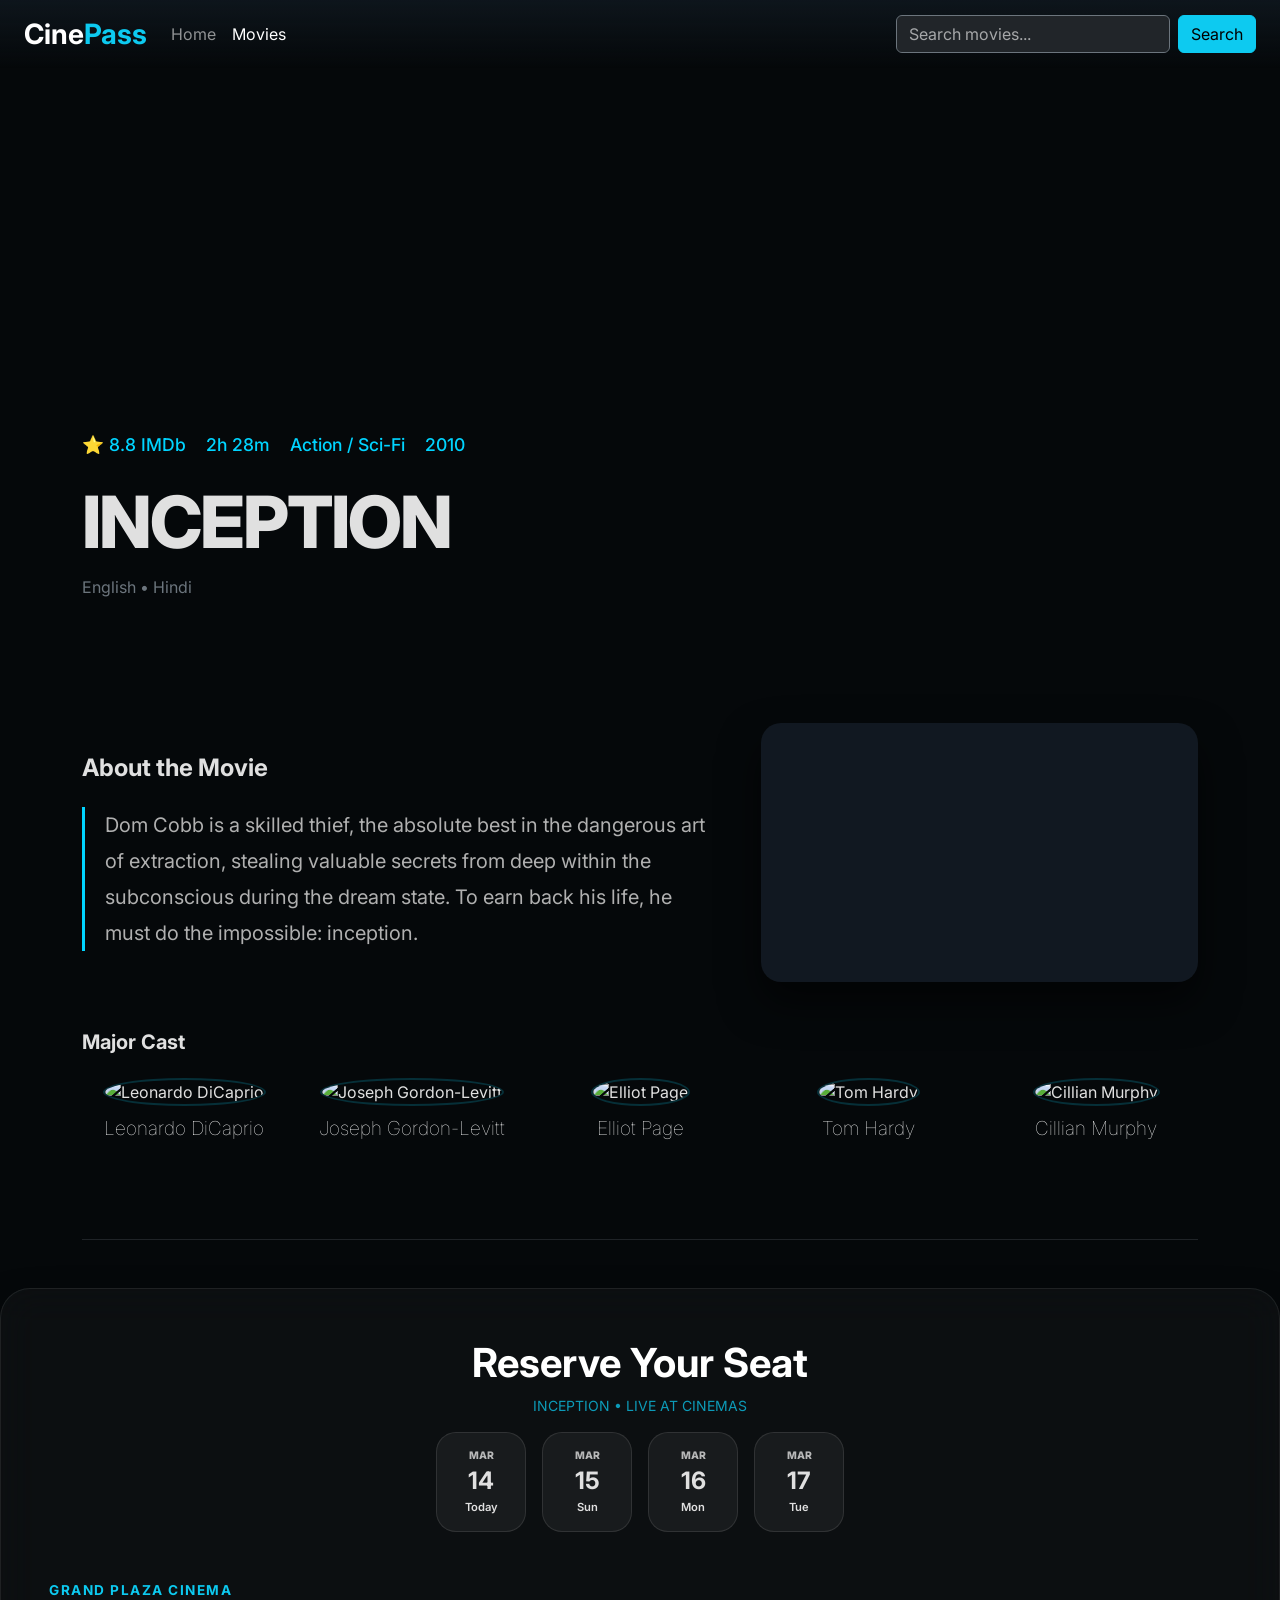
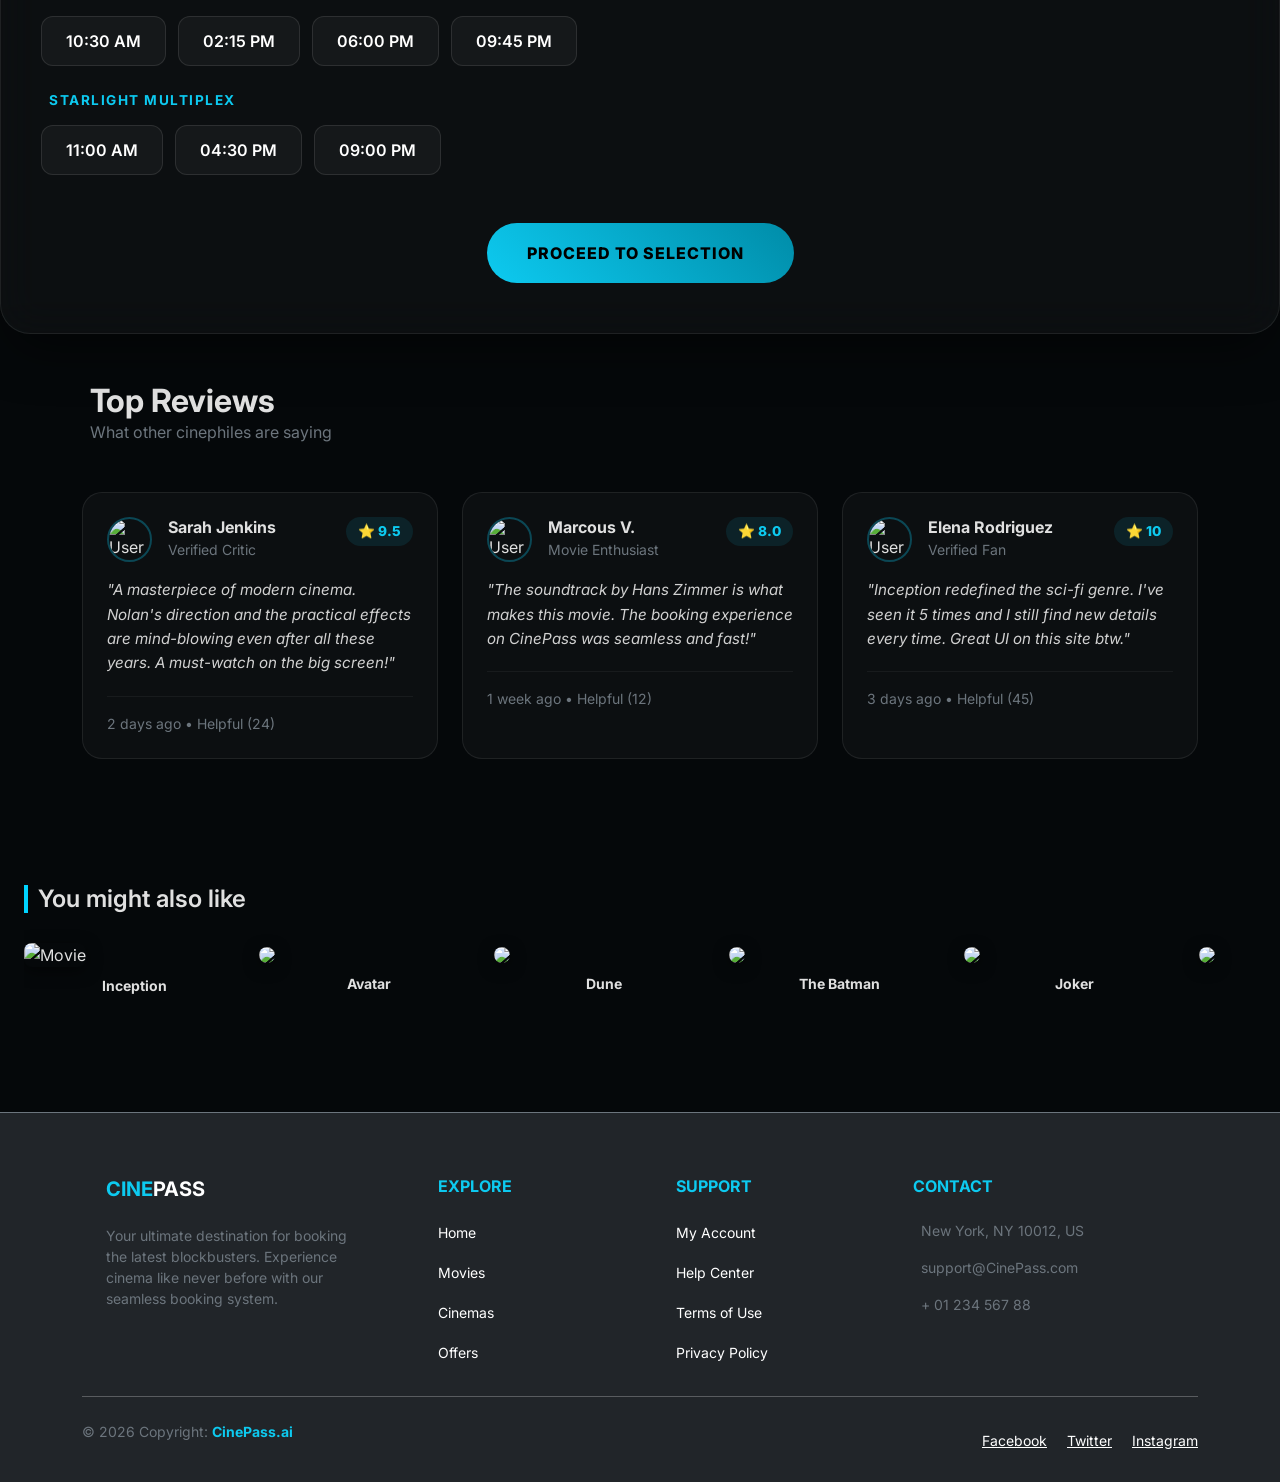
==== deatils.html @ 44196bd4 "Initial commit" ====
<!DOCTYPE html>
<html lang="en">

<head>
    <meta charset="UTF-8">
    <meta name="viewport" content="width=device-width, initial-scale=1.0">
    <title>Inception - CinePass</title>
    <link href="https://cdn.jsdelivr.net/npm/bootstrap@5.3.0/dist/css/bootstrap.min.css" rel="stylesheet">
    <link rel="stylesheet" href="style.css">
    <link href="https://fonts.googleapis.com/css2?family=Inter:wght@300;400;700&display=swap" rel="stylesheet">
</head>

<body>
    <nav class="navbar navbar-expand-lg navbar-dark fixed-top px-4">
        <a class="navbar-brand fw-bold fs-3" href="#">Cine<span class="text-info">Pass</span></a>
        <button class="navbar-toggler" type="button" data-bs-toggle="collapse" data-bs-target="#navbarNav">
            <span class="navbar-toggler-icon"></span>
        </button>
        <div class="collapse navbar-collapse" id="navbarNav">
            <ul class="navbar-nav me-auto">
                <li class="nav-item"><a class="nav-link" href="index.html">Home</a></li>
                <li class="nav-item"><a class="nav-link active" href="#">Movies</a></li>
            </ul>
            <form class="d-flex">
                <input class="form-control me-2 bg-dark text-white border-secondary" type="search"
                    placeholder="Search movies...">
                <button class="btn btn-info" type="submit" id="search">Search</button>
            </form>
        </div>
    </nav>
    <section class="hero-banner">
        <div class="container">
            <div class="hero-content">
                <div class="movie-meta">
                    <span>⭐ 8.8 IMDb</span>
                    <span>2h 28m</span>
                    <span>Action / Sci-Fi</span>
                    <span>2010</span>
                </div>
                <h1>INCEPTION</h1>
                <p class="text-secondary w-75 d-none d-md-block">English • Hindi </p>
            </div>
        </div>
    </section>

    <div class="container mt-5">
    <div class="row g-5 align-items-center">
        
        <div class="col-lg-7">
            <h4 class="mb-4 fw-bold">About the Movie</h4>
            <p class="synopsis-text mb-0 fs-5">
                Dom Cobb is a skilled thief, the absolute best in the dangerous art of extraction, stealing valuable
                secrets from deep within the subconscious during the dream state. To earn back his life, he must do
                the impossible: inception.
            </p>
        </div>

        <div class="col-lg-5">
            <div class="trailer-box">
                <div class="video-container">
                    <iframe src="https://www.youtube.com/embed/YoHD9XEInc0" title="Trailer" frameborder="0"
                        allowfullscreen></iframe>
                </div>
            </div>
        </div>
    </div>

    <div class="row mt-5">
        <div class="col-12">
            <h5 class="mb-4 fw-bold">Major Cast</h5>
            <div class="row row-cols-2 row-cols-md-3 row-cols-lg-5 g-4 mb-5 text-center">
                <div class="col">
                    <div class="cast-card">
                        <img src="https://upload.wikimedia.org/wikipedia/commons/thumb/2/2d/LeoPTABFI191125-28_%28cropped%29.jpg/250px-LeoPTABFI191125-28_%28cropped%29.jpg" class="cast-img mb-2" alt="Leonardo DiCaprio">
                        <p class="cast-name-text mb-0">Leonardo DiCaprio</p>
                    </div>
                </div>
                <div class="col">
                    <div class="cast-card">
                        <img src="https://m.media-amazon.com/images/M/MV5BMjM4NzMyNzMzMV5BMl5BanBnXkFtZTgwMjc2OTAzMTE@._V1_.jpg" class="cast-img mb-2" alt="Joseph Gordon-Levitt">
                        <p class="cast-name-text mb-0">Joseph Gordon-Levitt</p>
                    </div>
                </div>
                <div class="col">
                    <div class="cast-card">
                        <img src="https://cdn.britannica.com/41/249341-050-E5F7039C/Actor-Elliot-Page-2022.jpg" class="cast-img mb-2" alt="Elliot Page">
                        <p class="cast-name-text mb-0">Elliot Page</p>
                    </div>
                </div>
                <div class="col">
                    <div class="cast-card">
                        <img src="https://cdn.britannica.com/38/188638-050-08A5704E/Tom-Hardy-British-2014.jpg" class="cast-img mb-2" alt="Tom Hardy">
                        <p class="cast-name-text mb-0">Tom Hardy</p>
                    </div>
                </div>
                <div class="col">
                    <div class="cast-card">
                        <img src="https://upload.wikimedia.org/wikipedia/commons/e/ed/Cillian_Murphy_at_the_London_premier_of_Steve_in_September_2025_%28cropped%29.jpg" class="cast-img mb-2" alt="Cillian Murphy">
                        <p class="cast-name-text mb-0">Cillian Murphy</p>
                    </div>
                </div>
            </div>
        </div>
    </div>

    <hr class="my-5 border-secondary opacity-25">
</div>

            <div class="booking-glass-container">
    <div class="booking-header text-center">
        <h2 class="display-6 fw-bold text-white mb-2">Reserve Your Seat</h2>
        <p class="text-info opacity-75 small text-uppercase tracking-widest">Inception • Live at Cinemas</p>
    </div>

    <div class="date-scroll-wrapper mb-5">
        <div class="d-flex justify-content-center gap-3">
            <div class="date-item">
                <span class="month">MAR</span>
                <span class="num">14</span>
                <span class="day-name">Today</span>
            </div>
            <div class="date-item">
                <span class="month">MAR</span>
                <span class="num">15</span>
                <span class="day-name">Sun</span>
            </div>
            <div class="date-item">
                <span class="month">MAR</span>
                <span class="num">16</span>
                <span class="day-name">Mon</span>
            </div>
            <div class="date-item">
                <span class="month">MAR</span>
                <span class="num">17</span>
                <span class="day-name">Tue</span>
            </div>
        </div>
    </div>

    <div class="venue-selection">
        <div class="venue-group mb-4">
            <p class="venue-label"><i class="bi bi-geo-alt-fill me-2"></i>Grand Plaza Cinema</p>
            <div class="time-grid">
                <a href="seat-selection.html" class="time-btn">10:30 AM</a>
                <a href="seat-selection.html" class="time-btn">02:15 PM</a>
                <a href="seat-selection.html" class="time-btn">06:00 PM</a>
                <a href="seat-selection.html" class="time-btn">09:45 PM</a>
            </div>
        </div>
        
        <div class="venue-group">
            <p class="venue-label"><i class="bi bi-geo-alt-fill me-2"></i>Starlight Multiplex</p>
            <div class="time-grid">
                <a href="seat-selection.html" class="time-btn">11:00 AM</a>
                <a href="seat-selection.html" class="time-btn">04:30 PM</a>
                <a href="seat-selection.html" class="time-btn">09:00 PM</a>
            </div>
        </div>
    </div>

    <div class="text-center mt-5">
        <a href="seat-selection.html" class="btn-checkout">
            <span>Proceed to Selection</span>
            <i class="bi bi-arrow-right-short"></i>
        </a>
    </div>
</div>

<section class="reviews-section my-5 container">
    <div class="d-flex justify-content-between align-items-end mb-5 px-2">
        <div>
            <h2 class="fw-bold mb-0">Top Reviews</h2>
            <p class="text-secondary mb-0">What other cinephiles are saying</p>
        </div>
    </div>

    <div class="row g-4">
        <div class="col-md-6 col-lg-4">
            <div class="review-card p-4">
                <div class="d-flex justify-content-between mb-3">
                    <div class="d-flex align-items-center gap-3">
                        <img src="https://i.pravatar.cc/150?u=1" alt="User" class="review-avatar">
                        <div>
                            <h6 class="mb-0 fw-bold">Sarah Jenkins</h6>
                            <small class="text-secondary">Verified Critic</small>
                        </div>
                    </div>
                    <div class="rating-badge">⭐ 9.5</div>
                </div>
                <p class="review-text">"A masterpiece of modern cinema. Nolan's direction and the practical effects are mind-blowing even after all these years. A must-watch on the big screen!"</p>
                <div class="review-footer text-secondary small pt-3">
                    <span>2 days ago</span> • <span>Helpful (24)</span>
                </div>
            </div>
        </div>

        <div class="col-md-6 col-lg-4">
            <div class="review-card p-4">
                <div class="d-flex justify-content-between mb-3">
                    <div class="d-flex align-items-center gap-3">
                        <img src="https://i.pravatar.cc/150?u=2" alt="User" class="review-avatar">
                        <div>
                            <h6 class="mb-0 fw-bold">Marcous V.</h6>
                            <small class="text-secondary">Movie Enthusiast</small>
                        </div>
                    </div>
                    <div class="rating-badge">⭐ 8.0</div>
                </div>
                <p class="review-text">"The soundtrack by Hans Zimmer is what makes this movie. The booking experience on CinePass was seamless and fast!"</p>
                <div class="review-footer text-secondary small pt-3">
                    <span>1 week ago</span> • <span>Helpful (12)</span>
                </div>
            </div>
        </div>

        <div class="col-md-6 col-lg-4">
            <div class="review-card p-4">
                <div class="d-flex justify-content-between mb-3">
                    <div class="d-flex align-items-center gap-3">
                        <img src="https://i.pravatar.cc/150?u=3" alt="User" class="review-avatar">
                        <div>
                            <h6 class="mb-0 fw-bold">Elena Rodriguez</h6>
                            <small class="text-secondary">Verified Fan</small>
                        </div>
                    </div>
                    <div class="rating-badge">⭐ 10</div>
                </div>
                <p class="review-text">"Inception redefined the sci-fi genre. I've seen it 5 times and I still find new details every time. Great UI on this site btw."</p>
                <div class="review-footer text-secondary small pt-3">
                    <span>3 days ago</span> • <span>Helpful (45)</span>
                </div>
            </div>
        </div>
    </div>
</section>

<div class="container-fluid py-5 px-4">

        <h4 class="section-title">You might also like</h4>
        <div class="movie-row">
            <div class="movie-card">
                <img src="https://upload.wikimedia.org/wikipedia/en/2/2e/Inception_%282010%29_theatrical_poster.jpg"
                    class="img-fluid" alt="Movie" style="height: 350px;">
                <p class="mt-2 mb-0 small fw-bold text-center">Inception</p>
            </div>
            <div class="movie-card"><img
                    src="https://upload.wikimedia.org/wikipedia/en/d/d6/Avatar_%282009_film%29_poster.jpg"
                    class="img-fluid" style="height: 350px;">
                <p class="mt-2 mb-0 small fw-bold text-center">Avatar</p>
            </div>
            <div class="movie-card"><img
                    src="https://encrypted-tbn0.gstatic.com/images?q=tbn:ANd9GcSt7xlJEzb-xopDqcQ6iw9SbY8PAlJN8H7DYUzTqmZkwLT9o8JXv6YWvDMGRKwkyRnf6RHzGg&s=10"
                    class="img-fluid" style="height: 350px;">
                <p class="mt-2 mb-0 small fw-bold text-center">Dune</p>
            </div>
            <div class="movie-card"><img
                    src="https://encrypted-tbn0.gstatic.com/images?q=tbn:ANd9GcRIMCpS3OjmxGAhuR99vetHATrUSMK2Cih6TB10Dnk9op5yB-y4DEVQsw9h3814Z8MirrCe&s=10"
                    class="img-fluid" style="height: 350px;">
                <p class="mt-2 mb-0 small fw-bold text-center">The Batman</p>
            </div>
            <div class="movie-card"><img
                    src="https://encrypted-tbn0.gstatic.com/images?q=tbn:ANd9GcRkNeYGwWeQEwOoPhxW93QIeNUWnLmEvMPwTw9AlDBGN4uXjIAcOEwz2z2yZL8BpXHp3ZYyjQ&s=10"
                    class="img-fluid" style="height: 350px;">
                <p class="mt-2 mb-0 small fw-bold text-center">Joker</p>
            </div>
            <div class="movie-card"><img
                    src="https://upload.wikimedia.org/wikipedia/en/0/02/Iron_Man_%282008_film%29_poster.jpg"
                    class="img-fluid" style="height: 350px;">
                <p class="mt-2 mb-0 small fw-bold text-center">Iron Man</p>
            </div>
        </div>
</div>
        <footer class="bg-dark text-white pt-5 pb-4 mt-5 border-top border-secondary">
            <div class="container text-center text-md-start">
                <div class="row text-center text-md-start">

                    <div class="col-md-3 col-lg-3 col-xl-3 mx-auto mt-3">
                        <h5 class="text-uppercase mb-4 fw-bold text-info">Cine<span class="text-white">Pass</span></h5>
                        <p class="small text-secondary">
                            Your ultimate destination for booking the latest blockbusters. Experience cinema like never
                            before with our seamless booking system.
                        </p>
                    </div>

                    <div class="col-md-2 col-lg-2 col-xl-2 mx-auto mt-3">
                        <h6 class="text-uppercase mb-4 fw-bold text-info">Explore</h6>
                        <p><a href="#" class="text-white text-decoration-none small">Home</a></p>
                        <p><a href="#" class="text-white text-decoration-none small">Movies</a></p>
                        <p><a href="#" class="text-white text-decoration-none small">Cinemas</a></p>
                        <p><a href="#" class="text-white text-decoration-none small">Offers</a></p>
                    </div>

                    <div class="col-md-3 col-lg-2 col-xl-2 mx-auto mt-3">
                        <h6 class="text-uppercase mb-4 fw-bold text-info">Support</h6>
                        <p><a href="#" class="text-white text-decoration-none small">My Account</a></p>
                        <p><a href="#" class="text-white text-decoration-none small">Help Center</a></p>
                        <p><a href="#" class="text-white text-decoration-none small">Terms of Use</a></p>
                        <p><a href="#" class="text-white text-decoration-none small">Privacy Policy</a></p>
                    </div>

                    <div class="col-md-4 col-lg-3 col-xl-3 mx-auto mt-3 text-secondary">
                        <h6 class="text-uppercase mb-4 fw-bold text-info">Contact</h6>
                        <p class="small"><i class="bi bi-house-door-fill me-2"></i> New York, NY 10012, US</p>
                        <p class="small"><i class="bi bi-envelope-fill me-2"></i> support@CinePass.com</p>
                        <p class="small"><i class="bi bi-telephone-fill me-2"></i> + 01 234 567 88</p>
                    </div>
                </div>

                <hr class="mb-4">

                <div class="row align-items-center">
                    <div class="col-md-7 col-lg-8">
                        <p class="small text-secondary text-center text-md-start">
                            &copy; 2026 Copyright: <strong class="text-info">CinePass.ai</strong>
                        </p>
                    </div>
                    <div class="col-md-5 col-lg-4">
                        <div class="text-center text-md-end">
                            <a href="#" class="text-white me-3"><span class="small">Facebook</span></a>
                            <a href="#" class="text-white me-3"><span class="small">Twitter</span></a>
                            <a href="#" class="text-white"><span class="small">Instagram</span></a>
                        </div>
                    </div>
                </div>
            </div>
        </footer>

        <script src="https://cdn.jsdelivr.net/npm/bootstrap@5.3.0/dist/js/bootstrap.bundle.min.js"></script>
        <script>
            window.addEventListener('scroll', function () {
                const nav = document.querySelector('.navbar');
                if (window.scrollY > 50) {
                    nav.style.background = '#05080a';
                } else {
                    nav.style.background = 'linear-gradient(to bottom, rgba(15, 23, 30, 0.9), rgba(15, 23, 30, 0))';
                }
            });
        </script>
</body>

</html>
---- style.css ----
:root {
    --bg-dark: #0f171e;
    --accent-blue: #1a98ff;
    --card-width: 220px;
    --glass-bg: rgba(15, 23, 30, 0.7);
    --neon-blue: #00d4ff;
    --deep-dark: #05080a;
    --surface: #111821;
    --bg-dark: #0f171e;         /* Your Amazon Style Dark Blue */
            --deep-dark: #05080a;      /* True Black for depth */
            --accent-blue: #00d4ff;    /* Your Neon Cyan */
            --color-available: #2ecc71; /* Success Green */
            --color-selected: #f1c40f;  /* Selection Gold */
            --color-occupied: #e74c3c;  /* Danger Red */
}

body {
    background-color: var(--bg-dark);
    color: white;
    font-family: 'Poppins', sans-serif;
    overflow-x: hidden;
}

.navbar {
    background: linear-gradient(to bottom, rgba(15, 23, 30, 0.9), rgba(15, 23, 30, 0));
    transition: 0.4s;
}

.form-control.bg-dark {
    color: white !important;
}

/* This targets the "Search movies..." placeholder text */
.form-control.bg-dark::placeholder {
    color: rgba(255, 255, 255, 0.6) !important;
}

#search:hover {
    background-color: transparent;
    color: white;
}

/* Hero Carousel Styling */
.carousel-item img {
    height: 85vh;
    object-fit: cover;
    filter: brightness(60%);
}

/* Hide buttons by default */
.carousel-control-prev,
.carousel-control-next {
    opacity: 0;
    transition: opacity 0.3s ease;
}

/* Show buttons when hovering over the carousel */
#heroCarousel:hover .carousel-control-prev,
#heroCarousel:hover .carousel-control-next {
    opacity: 1;
}

.carousel-caption {
    bottom: 20%;
    text-align: left;
    left: 5%;
}

/* Movie Row - The Horizontal Scroll */
.movie-row {
    display: flex;
    flex-wrap: nowrap;
    overflow-x: auto;
    gap: 15px;
    padding: 20px 0;
    scrollbar-width: none;
    /* Firefox */
}

.movie-row::-webkit-scrollbar {
    display: none;
    /* Chrome/Safari */
}

/* Movie Card Hover Effect */
.movie-card {
    min-width: var(--card-width);
    transition: transform 0.3s ease;
    cursor: pointer;
    border: none;
    background: none;
}

.movie-card:hover {
    transform: scale(1.1);
    z-index: 10;
}

.movie-card img {
    border-radius: 8px;
    box-shadow: 0 4px 15px rgba(0, 0, 0, 0.5);
}

.section-title {
    font-weight: 600;
    margin-top: 30px;
    padding-left: 10px;
    border-left: 4px solid var(--accent-blue);
}

.btn-booking {
    background-color: var(--accent-blue);
    color: white;
    border-radius: 4px;
    padding: 10px 25px;
    font-weight: 600;
}

footer a:hover {
    color: #1a98ff !important;
    /* Changes color to accent blue on hover */
    transition: 0.3s;
}

body {
    background-color: var(--deep-dark);
    color: #e0e0e0;
    font-family: 'Inter', sans-serif;
}

/* 1️⃣ Hero Banner with Integrated Info */
.hero-banner {
    position: relative;
    height: 75vh;
    background: linear-gradient(to bottom, rgba(5, 8, 10, 0.2) 0%, var(--deep-dark) 100%),
        url('https://images.unsplash.com/photo-1536440136628-849c177e76a1?auto=format&fit=crop&w=1600&q=80');
    background-size: cover;
    background-position: center;
    display: flex;
    align-items: flex-end;
    padding-bottom: 60px;
}

.hero-content h1 {
    font-size: 4.5rem;
    font-weight: 800;
    letter-spacing: -2px;
    text-transform: uppercase;
    margin-bottom: 10px;
}

.movie-meta {
    font-size: 1.1rem;
    color: var(--neon-blue);
    font-weight: 500;
    display: flex;
    gap: 20px;
    margin-bottom: 20px;
}

/* 2️⃣ Synopsis Styling */
.synopsis-text {
    color: #b0b0b0;
    line-height: 1.8;
    border-left: 3px solid var(--neon-blue);
    padding-left: 20px;
}

/* 3️⃣ Cast Section (Simple Names) */
.cast-name {
    background: var(--surface);
    padding: 10px 20px;
    border-radius: 50px;
    border: 1px solid #222;
    font-size: 0.9rem;
    transition: 0.3s;
}

.cast-name:hover {
    border-color: var(--neon-blue);
    color: var(--neon-blue);
}

/* 4️⃣ Trailer Styling (Improved Sizing) */
.trailer-box {
    background: var(--surface);
    padding: 15px;
    border-radius: 20px;
    box-shadow: 0 20px 40px rgba(0, 0, 0, 0.6);
}

.video-container {
    position: relative;
    padding-bottom: 56.25%;
    /* 16:9 */
    height: 0;
    border-radius: 12px;
    overflow: hidden;
}

.video-container iframe {
    position: absolute;
    top: 0;
    left: 0;
    width: 100%;
    height: 100%;
}

/* 5️⃣ Show Timings (Sleek Buttons) */
.time-pill {
    background: transparent;
    border: 1px solid #333;
    color: white;
    padding: 12px 30px;
    border-radius: 12px;
    font-weight: 600;
    text-decoration: none;
    transition: all 0.3s ease;
}

.time-pill:hover {
    background: var(--neon-blue);
    border-color: var(--neon-blue);
    color: #000;
    transform: translateY(-3px);
}

.btn-booking {
    background: var(--neon-blue);
    color: #000;
    font-weight: 700;
    padding: 18px 60px;
    border-radius: 12px;
    text-transform: uppercase;
    letter-spacing: 1px;
    border: none;
    transition: 0.3s;
}

.btn-booking:hover {
    background: #00b8e6;
    box-shadow: 0 0 25px rgba(0, 212, 255, 0.4);
}

.screen-container {
            width: 100%;
            display: flex;
            flex-direction: column;
            align-items: center;
            margin: 40px 0;
        }

        .screen-curve {
            width: 75%;
            height: 6px;
            background: white;
            border-radius: 50%;
            box-shadow: 0 8px 25px rgba(255, 255, 255, 0.4), 0 0 15px var(--accent-blue);
        }

        /* Legend Style */
        .legend-container {
            background: var(--bg-dark);
            padding: 15px 30px;
            border-radius: 50px;
            border: 1px solid #222;
            margin-bottom: 50px;
        }

        /* Seat Grid Styling */
        .seat {
            width: 24px;
            height: 22px;
            margin: 4px;
            border-radius: 6px 6px 2px 2px;
            cursor: pointer;
            transition: 0.3s cubic-bezier(0.175, 0.885, 0.32, 1.275);
        }

        .available { background-color: var(--color-available); opacity: 0.7; }
        .occupied { background-color: var(--color-occupied); cursor: not-allowed; opacity: 0.3; }
        .selected { background-color: var(--color-selected); box-shadow: 0 0 15px var(--color-selected); opacity: 1; }

        .seat:hover:not(.occupied) {
            transform: translateY(-5px) scale(1.1);
            opacity: 1;
        }

        .row-label {
            width: 40px;
            font-weight: 700;
            color: var(--accent-blue);
            font-size: 0.85rem;
            text-align: center;
        }

        /* Aisle logic */
        .aisle { width: 35px; }

        /* Modern Booking Bar */
        .booking-bar {
            position: fixed;
            bottom: 0;
            width: 100%;
            background: var(--bg-dark);
            padding: 20px 0;
            border-top: 1px solid #333;
            box-shadow: 0 -10px 30px rgba(0,0,0,0.5);
            z-index: 1000;
        }

        .btn-payment {
            background: var(--accent-blue);
            color: #000;
            font-weight: 700;
            border: none;
            border-radius: 10px;
            transition: 0.3s;
        }

        .btn-payment:hover {
            background: #fff;
            color: var(--accent-blue);
            box-shadow: 0 0 20px var(--accent-blue);
        }

        /* Circular Cast Images */
.cast-img {
    width: 100px;
    height: 100px;
    object-fit: cover;
    border-radius: 50%;
    border: 2px solid rgba(13, 202, 240, 0.2); 
    transition: transform 0.3s ease, border-color 0.3s ease;
}

.cast-card:hover .cast-img {
    transform: scale(1.05);
    border-color: #0dcaf0; /* CinePass Info color on hover */
}

.cast-name-text {
    font-size: 0.95rem;
    font-weight: 600;
    color: #fff;
}

.video-container {
    position: relative;
    padding-bottom: 56.25%; /* 16:9 Aspect Ratio */
    height: 0;
    overflow: hidden;
    border-radius: 12px;
}

.video-container iframe {
    position: absolute;
    top: 0;
    left: 0;
    width: 100%;
    height: 100%;
}
.cast-name-text{
    font-size: 1.2rem;
    font-weight: 1;
}

/* Container */
.booking-glass-container {
    background: rgba(255, 255, 255, 0.03);
    backdrop-filter: blur(20px);
    border: 1px solid rgba(255, 255, 255, 0.08);
    border-radius: 30px;
    padding: 50px 40px;
    box-shadow: 0 25px 50px -12px rgba(0, 0, 0, 0.5);
}

/* Date Items */
.date-item {
    background: rgba(255, 255, 255, 0.05);
    border: 1px solid rgba(255, 255, 255, 0.1);
    border-radius: 20px;
    padding: 15px;
    min-width: 90px;
    text-align: center;
    cursor: pointer;
    transition: all 0.4s cubic-bezier(0.175, 0.885, 0.32, 1.275);
}

.date-item.active {
    background: #0dcaf0;
    border-color: #0dcaf0;
    transform: scale(1.1);
    box-shadow: 0 10px 20px rgba(13, 202, 240, 0.3);
}

.date-item.active span { color: #000; }
.date-item .month { display: block; font-size: 0.65rem; font-weight: 800; opacity: 0.8; }
.date-item .num { display: block; font-size: 1.5rem; font-weight: 700; }
.date-item .day-name { display: block; font-size: 0.7rem; font-weight: 600; }
.date-item:hover{
    background-color: #008ca8;
}
/* Venue & Times */
.venue-label {
    color: #0dcaf0;
    font-size: 0.85rem;
    font-weight: 700;
    text-transform: uppercase;
    letter-spacing: 1.5px;
    margin-bottom: 15px;
}

.time-grid {
    display: flex;
    flex-wrap: wrap;
    gap: 12px;
}

.time-btn {
    background: rgba(255, 255, 255, 0.04);
    border: 1px solid rgba(255, 255, 255, 0.1);
    padding: 12px 24px;
    border-radius: 12px;
    color: #fff;
    text-decoration: none;
    font-weight: 600;
    transition: all 0.3s ease;
}

.time-btn:hover {
    background: #fff;
    color: #000 !important;
    transform: translateY(-5px);
}

/* Big Checkout Button */
.btn-checkout {
    display: inline-flex;
    align-items: center;
    gap: 10px;
    background: linear-gradient(45deg, #0dcaf0, #008ca8);
    color: #000;
    padding: 18px 40px;
    border-radius: 50px;
    font-weight: 800;
    text-decoration: none;
    text-transform: uppercase;
    letter-spacing: 1px;
    transition: all 0.3s ease;
}

.btn-checkout:hover {
    transform: scale(1.05);
    box-shadow: 0 0 30px rgba(13, 202, 240, 0.5);
    color: #000;
}

/* Card Container with Internal Padding */
.review-card {
    background: rgba(255, 255, 255, 0.03);
    border: 1px solid rgba(255, 255, 255, 0.08);
    border-radius: 20px;
    height: 100%; /* Ensures all cards in a row are same height */
    transition: all 0.3s ease;
}

.review-card:hover {
    background: rgba(255, 255, 255, 0.05);
    border-color: #0dcaf0;
    transform: translateY(-10px);
    box-shadow: 0 15px 30px rgba(0, 0, 0, 0.4);
}

.review-avatar {
    width: 45px;
    height: 45px;
    border-radius: 50%;
    object-fit: cover;
    border: 2px solid rgba(13, 202, 240, 0.3);
}

.rating-badge {
    background: rgba(13, 202, 240, 0.1);
    color: #0dcaf0;
    padding: 4px 12px;
    border-radius: 50px;
    font-weight: 800;
    font-size: 0.85rem;
    height: fit-content;
}

.review-text {
    font-size: 0.95rem;
    line-height: 1.6;
    color: #d1d1d1;
    font-style: italic;
    margin-bottom: 0; /* Margin handled by footer padding */
}

/* Footer Padding and Divider */
.review-footer {
    border-top: 1px solid rgba(255, 255, 255, 0.05);
    margin-top: 20px; /* Space between text and footer */
}
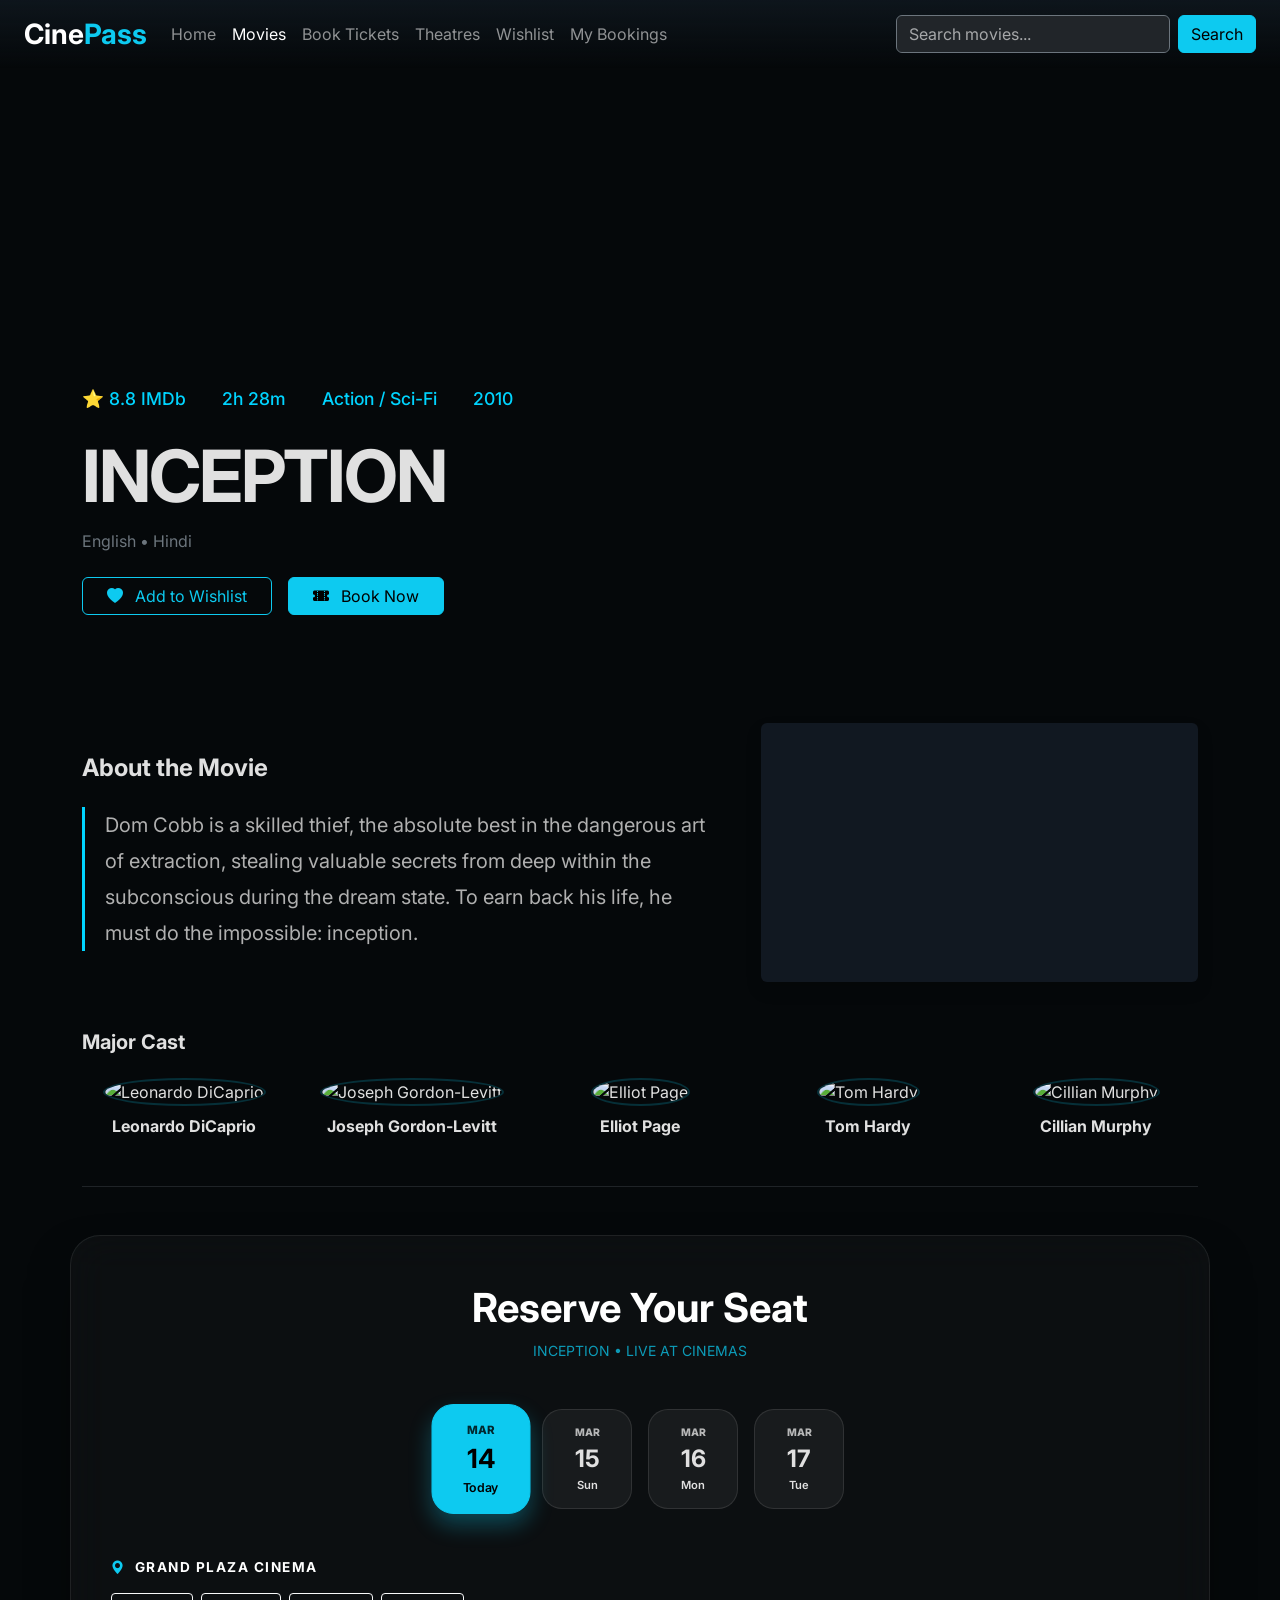
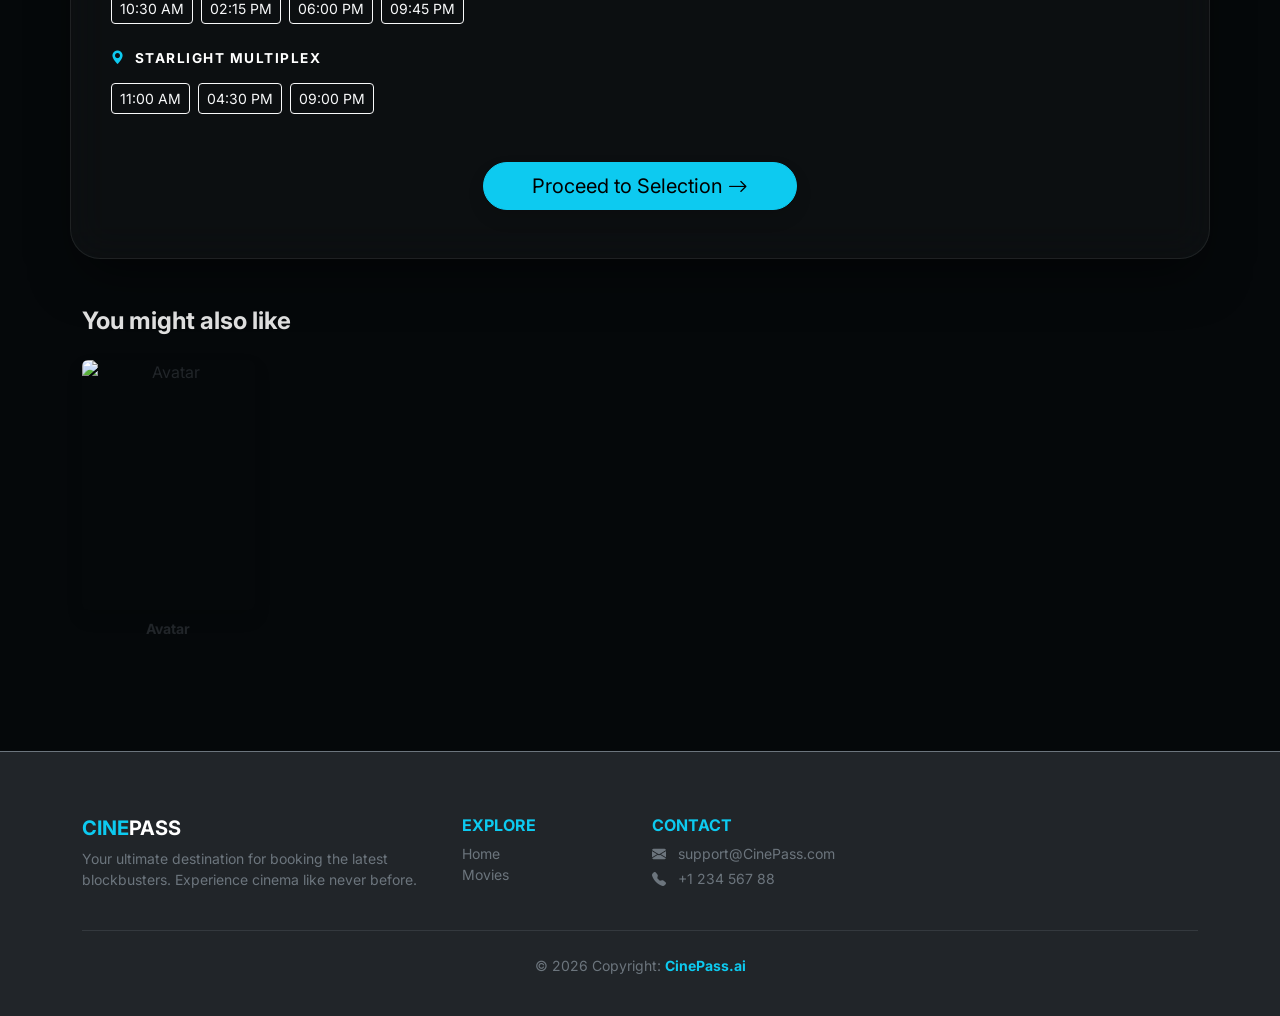
==== commit bfa40c8f: "Added my features: dynamic movies, map, theatres page, wishlist" ====
--- a/deatils.html
+++ b/deatils.html
@@ -6,336 +6,219 @@
     <meta name="viewport" content="width=device-width, initial-scale=1.0">
     <title>Inception - CinePass</title>
     <link href="https://cdn.jsdelivr.net/npm/bootstrap@5.3.0/dist/css/bootstrap.min.css" rel="stylesheet">
+    <link href="https://fonts.googleapis.com/css2?family=Inter:wght@300;400;700&display=swap" rel="stylesheet">
+    <link rel="stylesheet" href="https://cdn.jsdelivr.net/npm/bootstrap-icons@1.11.3/font/bootstrap-icons.min.css">
     <link rel="stylesheet" href="style.css">
-    <link href="https://fonts.googleapis.com/css2?family=Inter:wght@300;400;700&display=swap" rel="stylesheet">
+
+    <script src="js/config.js" defer></script>
+    <script src="js/api.js" defer></script>
+    <script src="js/storage.js" defer></script>
+    <script src="js/wishlist.js" defer></script>
+    <script src="js/details.js" defer></script>
 </head>
 
 <body>
     <nav class="navbar navbar-expand-lg navbar-dark fixed-top px-4">
-        <a class="navbar-brand fw-bold fs-3" href="#">Cine<span class="text-info">Pass</span></a>
+        <a class="navbar-brand fw-bold fs-3" href="index.html">Cine<span class="text-info">Pass</span></a>
         <button class="navbar-toggler" type="button" data-bs-toggle="collapse" data-bs-target="#navbarNav">
             <span class="navbar-toggler-icon"></span>
         </button>
+
         <div class="collapse navbar-collapse" id="navbarNav">
             <ul class="navbar-nav me-auto">
                 <li class="nav-item"><a class="nav-link" href="index.html">Home</a></li>
                 <li class="nav-item"><a class="nav-link active" href="#">Movies</a></li>
+                <li class="nav-item"><a class="nav-link" href="#booking-section">Book Tickets</a></li>
+                <li class="nav-item"><a class="nav-link" href="theatres.html">Theatres</a></li>
+                <li class="nav-item"><a class="nav-link" href="wishlist.html">Wishlist</a></li>
+                <li class="nav-item"><a class="nav-link" href="my-bookings.html">My Bookings</a></li>
             </ul>
             <form class="d-flex">
-                <input class="form-control me-2 bg-dark text-white border-secondary" type="search"
-                    placeholder="Search movies...">
+                <input class="form-control me-2 bg-dark text-white border-secondary" type="search" placeholder="Search movies...">
                 <button class="btn btn-info" type="submit" id="search">Search</button>
             </form>
         </div>
     </nav>
-    <section class="hero-banner">
+
+    <section class="hero-banner" id="movie-hero">
         <div class="container">
             <div class="hero-content">
-                <div class="movie-meta">
-                    <span>⭐ 8.8 IMDb</span>
-                    <span>2h 28m</span>
-                    <span>Action / Sci-Fi</span>
+                <div class="movie-meta" id="movie-meta">
+                    <span class="me-3">⭐ 8.8 IMDb</span>
+                    <span class="me-3">2h 28m</span>
+                    <span class="me-3">Action / Sci-Fi</span>
                     <span>2010</span>
                 </div>
-                <h1>INCEPTION</h1>
-                <p class="text-secondary w-75 d-none d-md-block">English • Hindi </p>
+                <h1 class="display-3 fw-bold mt-2" id="movie-title">INCEPTION</h1>
+                <p class="text-secondary w-75 d-none d-md-block" id="movie-language">English • Hindi</p>
+                <div class="mt-4 d-flex gap-3 flex-wrap">
+                    <button class="btn btn-outline-info px-4" id="wishlistBtn">
+                        <i class="bi bi-heart-fill me-2"></i> Add to Wishlist
+                    </button>
+                    <a href="#booking-section" class="btn btn-info px-4" id="bookNowBtn">
+                        <i class="bi bi-ticket-perforated-fill me-2"></i> Book Now
+                    </a>
+                </div>
             </div>
         </div>
     </section>
 
     <div class="container mt-5">
-    <div class="row g-5 align-items-center">
-        
-        <div class="col-lg-7">
-            <h4 class="mb-4 fw-bold">About the Movie</h4>
-            <p class="synopsis-text mb-0 fs-5">
-                Dom Cobb is a skilled thief, the absolute best in the dangerous art of extraction, stealing valuable
-                secrets from deep within the subconscious during the dream state. To earn back his life, he must do
-                the impossible: inception.
-            </p>
-        </div>
-
-        <div class="col-lg-5">
-            <div class="trailer-box">
-                <div class="video-container">
-                    <iframe src="https://www.youtube.com/embed/YoHD9XEInc0" title="Trailer" frameborder="0"
-                        allowfullscreen></iframe>
-                </div>
-            </div>
-        </div>
+        <div class="row g-5 align-items-center">
+            <div class="col-lg-7">
+                <h4 class="mb-4 fw-bold">About the Movie</h4>
+                <p class="synopsis-text mb-0 fs-5" id="movie-overview">
+                    Dom Cobb is a skilled thief, the absolute best in the dangerous art of extraction, stealing valuable
+                    secrets from deep within the subconscious during the dream state. To earn back his life, he must do
+                    the impossible: inception.
+                </p>
+            </div>
+            <div class="col-lg-5">
+                <div class="trailer-box rounded overflow-hidden shadow">
+                    <div class="ratio ratio-16x9">
+                        <iframe src="https://www.youtube.com/embed/YoHD9XEInc0" title="Inception Trailer" allowfullscreen></iframe>
+                    </div>
+                </div>
+            </div>
+        </div>
+
+        <div class="row mt-5">
+            <div class="col-12">
+                <h5 class="mb-4 fw-bold">Major Cast</h5>
+                <div class="row row-cols-2 row-cols-md-3 row-cols-lg-5 g-4 text-center">
+                    <div class="col">
+                        <img src="https://upload.wikimedia.org/wikipedia/commons/thumb/2/2d/LeoPTABFI191125-28_%28cropped%29.jpg/250px-LeoPTABFI191125-28_%28cropped%29.jpg" class="img-fluid rounded-circle mb-2 cast-img" alt="Leonardo DiCaprio" style="width: 120px; height: 120px; object-fit: cover;">
+                        <p class="fw-bold mb-0">Leonardo DiCaprio</p>
+                    </div>
+                    <div class="col">
+                        <img src="https://m.media-amazon.com/images/M/MV5BMjM4NzMyNzMzMV5BMl5BanBnXkFtZTgwMjc2OTAzMTE@._V1_.jpg" class="img-fluid rounded-circle mb-2 cast-img" alt="Joseph Gordon-Levitt" style="width: 120px; height: 120px; object-fit: cover;">
+                        <p class="fw-bold mb-0">Joseph Gordon-Levitt</p>
+                    </div>
+                    <div class="col">
+                        <img src="https://cdn.britannica.com/41/249341-050-E5F7039C/Actor-Elliot-Page-2022.jpg" class="img-fluid rounded-circle mb-2 cast-img" alt="Elliot Page" style="width: 120px; height: 120px; object-fit: cover;">
+                        <p class="fw-bold mb-0">Elliot Page</p>
+                    </div>
+                    <div class="col">
+                        <img src="https://cdn.britannica.com/38/188638-050-08A5704E/Tom-Hardy-British-2014.jpg" class="img-fluid rounded-circle mb-2 cast-img" alt="Tom Hardy" style="width: 120px; height: 120px; object-fit: cover;">
+                        <p class="fw-bold mb-0">Tom Hardy</p>
+                    </div>
+                    <div class="col">
+                        <img src="https://upload.wikimedia.org/wikipedia/commons/e/ed/Cillian_Murphy_at_the_London_premier_of_Steve_in_September_2025_%28cropped%29.jpg" class="img-fluid rounded-circle mb-2 cast-img" alt="Cillian Murphy" style="width: 120px; height: 120px; object-fit: cover;">
+                        <p class="fw-bold mb-0">Cillian Murphy</p>
+                    </div>
+                </div>
+            </div>
+        </div>
+        <hr class="my-5 border-secondary opacity-25">
     </div>
 
-    <div class="row mt-5">
-        <div class="col-12">
-            <h5 class="mb-4 fw-bold">Major Cast</h5>
-            <div class="row row-cols-2 row-cols-md-3 row-cols-lg-5 g-4 mb-5 text-center">
-                <div class="col">
-                    <div class="cast-card">
-                        <img src="https://upload.wikimedia.org/wikipedia/commons/thumb/2/2d/LeoPTABFI191125-28_%28cropped%29.jpg/250px-LeoPTABFI191125-28_%28cropped%29.jpg" class="cast-img mb-2" alt="Leonardo DiCaprio">
-                        <p class="cast-name-text mb-0">Leonardo DiCaprio</p>
-                    </div>
-                </div>
-                <div class="col">
-                    <div class="cast-card">
-                        <img src="https://m.media-amazon.com/images/M/MV5BMjM4NzMyNzMzMV5BMl5BanBnXkFtZTgwMjc2OTAzMTE@._V1_.jpg" class="cast-img mb-2" alt="Joseph Gordon-Levitt">
-                        <p class="cast-name-text mb-0">Joseph Gordon-Levitt</p>
-                    </div>
-                </div>
-                <div class="col">
-                    <div class="cast-card">
-                        <img src="https://cdn.britannica.com/41/249341-050-E5F7039C/Actor-Elliot-Page-2022.jpg" class="cast-img mb-2" alt="Elliot Page">
-                        <p class="cast-name-text mb-0">Elliot Page</p>
-                    </div>
-                </div>
-                <div class="col">
-                    <div class="cast-card">
-                        <img src="https://cdn.britannica.com/38/188638-050-08A5704E/Tom-Hardy-British-2014.jpg" class="cast-img mb-2" alt="Tom Hardy">
-                        <p class="cast-name-text mb-0">Tom Hardy</p>
-                    </div>
-                </div>
-                <div class="col">
-                    <div class="cast-card">
-                        <img src="https://upload.wikimedia.org/wikipedia/commons/e/ed/Cillian_Murphy_at_the_London_premier_of_Steve_in_September_2025_%28cropped%29.jpg" class="cast-img mb-2" alt="Cillian Murphy">
-                        <p class="cast-name-text mb-0">Cillian Murphy</p>
-                    </div>
-                </div>
-            </div>
+    <div class="container py-5 booking-glass-container" id="booking-section">
+        <div class="booking-header text-center mb-5">
+            <h2 class="display-6 fw-bold text-white mb-2">Reserve Your Seat</h2>
+            <p class="text-info opacity-75 small text-uppercase">Inception • Live at Cinemas</p>
+        </div>
+
+        <div class="date-scroll-wrapper mb-5">
+            <div class="d-flex justify-content-center gap-3">
+                <div class="date-item active"> <span class="month">MAR</span>
+                    <span class="num">14</span>
+                    <span class="day-name">Today</span>
+                </div>
+                <div class="date-item">
+                    <span class="month">MAR</span>
+                    <span class="num">15</span>
+                    <span class="day-name">Sun</span>
+                </div>
+                <div class="date-item">
+                    <span class="month">MAR</span>
+                    <span class="num">16</span>
+                    <span class="day-name">Mon</span>
+                </div>
+                <div class="date-item">
+                    <span class="month">MAR</span>
+                    <span class="num">17</span>
+                    <span class="day-name">Tue</span>
+                </div>
+            </div>
+        </div>
+
+        <div class="venue-selection">
+            <div class="venue-group mb-4">
+                <p class="venue-label fw-bold text-white"><i class="bi bi-geo-alt-fill text-info me-2"></i>Grand Plaza Cinema</p>
+                <div class="time-grid d-flex gap-2 flex-wrap">
+                    <a href="seat-selection.html" class="btn btn-outline-light btn-sm">10:30 AM</a>
+                    <a href="seat-selection.html" class="btn btn-outline-light btn-sm">02:15 PM</a>
+                    <a href="seat-selection.html" class="btn btn-outline-light btn-sm">06:00 PM</a>
+                    <a href="seat-selection.html" class="btn btn-outline-light btn-sm">09:45 PM</a>
+                </div>
+            </div>
+            
+            <div class="venue-group">
+                <p class="venue-label fw-bold text-white"><i class="bi bi-geo-alt-fill text-info me-2"></i>Starlight Multiplex</p>
+                <div class="time-grid d-flex gap-2 flex-wrap">
+                    <a href="seat-selection.html" class="btn btn-outline-light btn-sm">11:00 AM</a>
+                    <a href="seat-selection.html" class="btn btn-outline-light btn-sm">04:30 PM</a>
+                    <a href="seat-selection.html" class="btn btn-outline-light btn-sm">09:00 PM</a>
+                </div>
+            </div>
+        </div>
+
+        <div class="text-center mt-5">
+            <a href="seat-selection.html" class="btn btn-info btn-lg px-5 rounded-pill shadow">
+                <span>Proceed to Selection</span> <i class="bi bi-arrow-right"></i>
+            </a>
         </div>
     </div>
 
-    <hr class="my-5 border-secondary opacity-25">
-</div>
-
-            <div class="booking-glass-container">
-    <div class="booking-header text-center">
-        <h2 class="display-6 fw-bold text-white mb-2">Reserve Your Seat</h2>
-        <p class="text-info opacity-75 small text-uppercase tracking-widest">Inception • Live at Cinemas</p>
+    <div class="container py-5">
+        <h4 class="fw-bold mb-4">You might also like</h4>
+        <div class="row row-cols-2 row-cols-md-3 row-cols-lg-6 g-3">
+            <div class="col">
+                <div class="card bg-transparent border-0 text-center">
+                    <img src="https://upload.wikimedia.org/wikipedia/en/d/d6/Avatar_%282009_film%29_poster.jpg" class="card-img-top rounded shadow" alt="Avatar" style="height: 250px; object-fit: cover;">
+                    <p class="mt-2 small fw-bold">Avatar</p>
+                </div>
+            </div>
+            </div>
     </div>
 
-    <div class="date-scroll-wrapper mb-5">
-        <div class="d-flex justify-content-center gap-3">
-            <div class="date-item">
-                <span class="month">MAR</span>
-                <span class="num">14</span>
-                <span class="day-name">Today</span>
-            </div>
-            <div class="date-item">
-                <span class="month">MAR</span>
-                <span class="num">15</span>
-                <span class="day-name">Sun</span>
-            </div>
-            <div class="date-item">
-                <span class="month">MAR</span>
-                <span class="num">16</span>
-                <span class="day-name">Mon</span>
-            </div>
-            <div class="date-item">
-                <span class="month">MAR</span>
-                <span class="num">17</span>
-                <span class="day-name">Tue</span>
-            </div>
-        </div>
-    </div>
-
-    <div class="venue-selection">
-        <div class="venue-group mb-4">
-            <p class="venue-label"><i class="bi bi-geo-alt-fill me-2"></i>Grand Plaza Cinema</p>
-            <div class="time-grid">
-                <a href="seat-selection.html" class="time-btn">10:30 AM</a>
-                <a href="seat-selection.html" class="time-btn">02:15 PM</a>
-                <a href="seat-selection.html" class="time-btn">06:00 PM</a>
-                <a href="seat-selection.html" class="time-btn">09:45 PM</a>
-            </div>
-        </div>
-        
-        <div class="venue-group">
-            <p class="venue-label"><i class="bi bi-geo-alt-fill me-2"></i>Starlight Multiplex</p>
-            <div class="time-grid">
-                <a href="seat-selection.html" class="time-btn">11:00 AM</a>
-                <a href="seat-selection.html" class="time-btn">04:30 PM</a>
-                <a href="seat-selection.html" class="time-btn">09:00 PM</a>
-            </div>
-        </div>
-    </div>
-
-    <div class="text-center mt-5">
-        <a href="seat-selection.html" class="btn-checkout">
-            <span>Proceed to Selection</span>
-            <i class="bi bi-arrow-right-short"></i>
-        </a>
-    </div>
-</div>
-
-<section class="reviews-section my-5 container">
-    <div class="d-flex justify-content-between align-items-end mb-5 px-2">
-        <div>
-            <h2 class="fw-bold mb-0">Top Reviews</h2>
-            <p class="text-secondary mb-0">What other cinephiles are saying</p>
-        </div>
-    </div>
-
-    <div class="row g-4">
-        <div class="col-md-6 col-lg-4">
-            <div class="review-card p-4">
-                <div class="d-flex justify-content-between mb-3">
-                    <div class="d-flex align-items-center gap-3">
-                        <img src="https://i.pravatar.cc/150?u=1" alt="User" class="review-avatar">
-                        <div>
-                            <h6 class="mb-0 fw-bold">Sarah Jenkins</h6>
-                            <small class="text-secondary">Verified Critic</small>
-                        </div>
-                    </div>
-                    <div class="rating-badge">⭐ 9.5</div>
-                </div>
-                <p class="review-text">"A masterpiece of modern cinema. Nolan's direction and the practical effects are mind-blowing even after all these years. A must-watch on the big screen!"</p>
-                <div class="review-footer text-secondary small pt-3">
-                    <span>2 days ago</span> • <span>Helpful (24)</span>
-                </div>
-            </div>
-        </div>
-
-        <div class="col-md-6 col-lg-4">
-            <div class="review-card p-4">
-                <div class="d-flex justify-content-between mb-3">
-                    <div class="d-flex align-items-center gap-3">
-                        <img src="https://i.pravatar.cc/150?u=2" alt="User" class="review-avatar">
-                        <div>
-                            <h6 class="mb-0 fw-bold">Marcous V.</h6>
-                            <small class="text-secondary">Movie Enthusiast</small>
-                        </div>
-                    </div>
-                    <div class="rating-badge">⭐ 8.0</div>
-                </div>
-                <p class="review-text">"The soundtrack by Hans Zimmer is what makes this movie. The booking experience on CinePass was seamless and fast!"</p>
-                <div class="review-footer text-secondary small pt-3">
-                    <span>1 week ago</span> • <span>Helpful (12)</span>
-                </div>
-            </div>
-        </div>
-
-        <div class="col-md-6 col-lg-4">
-            <div class="review-card p-4">
-                <div class="d-flex justify-content-between mb-3">
-                    <div class="d-flex align-items-center gap-3">
-                        <img src="https://i.pravatar.cc/150?u=3" alt="User" class="review-avatar">
-                        <div>
-                            <h6 class="mb-0 fw-bold">Elena Rodriguez</h6>
-                            <small class="text-secondary">Verified Fan</small>
-                        </div>
-                    </div>
-                    <div class="rating-badge">⭐ 10</div>
-                </div>
-                <p class="review-text">"Inception redefined the sci-fi genre. I've seen it 5 times and I still find new details every time. Great UI on this site btw."</p>
-                <div class="review-footer text-secondary small pt-3">
-                    <span>3 days ago</span> • <span>Helpful (45)</span>
-                </div>
-            </div>
-        </div>
-    </div>
-</section>
-
-<div class="container-fluid py-5 px-4">
-
-        <h4 class="section-title">You might also like</h4>
-        <div class="movie-row">
-            <div class="movie-card">
-                <img src="https://upload.wikimedia.org/wikipedia/en/2/2e/Inception_%282010%29_theatrical_poster.jpg"
-                    class="img-fluid" alt="Movie" style="height: 350px;">
-                <p class="mt-2 mb-0 small fw-bold text-center">Inception</p>
-            </div>
-            <div class="movie-card"><img
-                    src="https://upload.wikimedia.org/wikipedia/en/d/d6/Avatar_%282009_film%29_poster.jpg"
-                    class="img-fluid" style="height: 350px;">
-                <p class="mt-2 mb-0 small fw-bold text-center">Avatar</p>
-            </div>
-            <div class="movie-card"><img
-                    src="https://encrypted-tbn0.gstatic.com/images?q=tbn:ANd9GcSt7xlJEzb-xopDqcQ6iw9SbY8PAlJN8H7DYUzTqmZkwLT9o8JXv6YWvDMGRKwkyRnf6RHzGg&s=10"
-                    class="img-fluid" style="height: 350px;">
-                <p class="mt-2 mb-0 small fw-bold text-center">Dune</p>
-            </div>
-            <div class="movie-card"><img
-                    src="https://encrypted-tbn0.gstatic.com/images?q=tbn:ANd9GcRIMCpS3OjmxGAhuR99vetHATrUSMK2Cih6TB10Dnk9op5yB-y4DEVQsw9h3814Z8MirrCe&s=10"
-                    class="img-fluid" style="height: 350px;">
-                <p class="mt-2 mb-0 small fw-bold text-center">The Batman</p>
-            </div>
-            <div class="movie-card"><img
-                    src="https://encrypted-tbn0.gstatic.com/images?q=tbn:ANd9GcRkNeYGwWeQEwOoPhxW93QIeNUWnLmEvMPwTw9AlDBGN4uXjIAcOEwz2z2yZL8BpXHp3ZYyjQ&s=10"
-                    class="img-fluid" style="height: 350px;">
-                <p class="mt-2 mb-0 small fw-bold text-center">Joker</p>
-            </div>
-            <div class="movie-card"><img
-                    src="https://upload.wikimedia.org/wikipedia/en/0/02/Iron_Man_%282008_film%29_poster.jpg"
-                    class="img-fluid" style="height: 350px;">
-                <p class="mt-2 mb-0 small fw-bold text-center">Iron Man</p>
-            </div>
-        </div>
-</div>
-        <footer class="bg-dark text-white pt-5 pb-4 mt-5 border-top border-secondary">
-            <div class="container text-center text-md-start">
-                <div class="row text-center text-md-start">
-
-                    <div class="col-md-3 col-lg-3 col-xl-3 mx-auto mt-3">
-                        <h5 class="text-uppercase mb-4 fw-bold text-info">Cine<span class="text-white">Pass</span></h5>
-                        <p class="small text-secondary">
-                            Your ultimate destination for booking the latest blockbusters. Experience cinema like never
-                            before with our seamless booking system.
-                        </p>
-                    </div>
-
-                    <div class="col-md-2 col-lg-2 col-xl-2 mx-auto mt-3">
-                        <h6 class="text-uppercase mb-4 fw-bold text-info">Explore</h6>
-                        <p><a href="#" class="text-white text-decoration-none small">Home</a></p>
-                        <p><a href="#" class="text-white text-decoration-none small">Movies</a></p>
-                        <p><a href="#" class="text-white text-decoration-none small">Cinemas</a></p>
-                        <p><a href="#" class="text-white text-decoration-none small">Offers</a></p>
-                    </div>
-
-                    <div class="col-md-3 col-lg-2 col-xl-2 mx-auto mt-3">
-                        <h6 class="text-uppercase mb-4 fw-bold text-info">Support</h6>
-                        <p><a href="#" class="text-white text-decoration-none small">My Account</a></p>
-                        <p><a href="#" class="text-white text-decoration-none small">Help Center</a></p>
-                        <p><a href="#" class="text-white text-decoration-none small">Terms of Use</a></p>
-                        <p><a href="#" class="text-white text-decoration-none small">Privacy Policy</a></p>
-                    </div>
-
-                    <div class="col-md-4 col-lg-3 col-xl-3 mx-auto mt-3 text-secondary">
-                        <h6 class="text-uppercase mb-4 fw-bold text-info">Contact</h6>
-                        <p class="small"><i class="bi bi-house-door-fill me-2"></i> New York, NY 10012, US</p>
-                        <p class="small"><i class="bi bi-envelope-fill me-2"></i> support@CinePass.com</p>
-                        <p class="small"><i class="bi bi-telephone-fill me-2"></i> + 01 234 567 88</p>
-                    </div>
-                </div>
-
-                <hr class="mb-4">
-
-                <div class="row align-items-center">
-                    <div class="col-md-7 col-lg-8">
-                        <p class="small text-secondary text-center text-md-start">
-                            &copy; 2026 Copyright: <strong class="text-info">CinePass.ai</strong>
-                        </p>
-                    </div>
-                    <div class="col-md-5 col-lg-4">
-                        <div class="text-center text-md-end">
-                            <a href="#" class="text-white me-3"><span class="small">Facebook</span></a>
-                            <a href="#" class="text-white me-3"><span class="small">Twitter</span></a>
-                            <a href="#" class="text-white"><span class="small">Instagram</span></a>
-                        </div>
-                    </div>
-                </div>
-            </div>
-        </footer>
-
-        <script src="https://cdn.jsdelivr.net/npm/bootstrap@5.3.0/dist/js/bootstrap.bundle.min.js"></script>
-        <script>
-            window.addEventListener('scroll', function () {
-                const nav = document.querySelector('.navbar');
-                if (window.scrollY > 50) {
-                    nav.style.background = '#05080a';
-                } else {
-                    nav.style.background = 'linear-gradient(to bottom, rgba(15, 23, 30, 0.9), rgba(15, 23, 30, 0))';
-                }
-            });
-        </script>
+    <footer class="bg-dark text-white pt-5 pb-4 mt-5 border-top border-secondary">
+        <div class="container">
+            <div class="row">
+                <div class="col-md-4 mt-3">
+                    <h5 class="text-uppercase fw-bold text-info">Cine<span class="text-white">Pass</span></h5>
+                    <p class="small text-secondary">Your ultimate destination for booking the latest blockbusters. Experience cinema like never before.</p>
+                </div>
+                <div class="col-md-2 mt-3">
+                    <h6 class="text-uppercase fw-bold text-info">Explore</h6>
+                    <ul class="list-unstyled small">
+                        <li><a href="#" class="text-secondary text-decoration-none">Home</a></li>
+                        <li><a href="#" class="text-secondary text-decoration-none">Movies</a></li>
+                    </ul>
+                </div>
+                <div class="col-md-3 mt-3">
+                    <h6 class="text-uppercase fw-bold text-info">Contact</h6>
+                    <p class="small text-secondary mb-1"><i class="bi bi-envelope-fill me-2"></i> support@CinePass.com</p>
+                    <p class="small text-secondary"><i class="bi bi-telephone-fill me-2"></i> +1 234 567 88</p>
+                </div>
+            </div>
+            <hr class="my-4 border-secondary">
+            <div class="row align-items-center">
+                <p class="small text-secondary text-center">© 2026 Copyright: <strong class="text-info">CinePass.ai</strong></p>
+            </div>
+        </div>
+    </footer>
+
+    <script src="https://cdn.jsdelivr.net/npm/bootstrap@5.3.0/dist/js/bootstrap.bundle.min.js"></script>
+    <script>
+        window.addEventListener('scroll', function () {
+            const nav = document.querySelector('.navbar');
+            if (window.scrollY > 50) {
+                nav.style.backgroundColor = '#05080a';
+            } else {
+                nav.style.backgroundColor = 'transparent';
+            }
+        });
+    </script>
 </body>
-
 </html>
--- a/style.css
+++ b/style.css
@@ -64,6 +64,7 @@
     bottom: 20%;
     text-align: left;
     left: 5%;
+    z-index: 20; /* Prevents the invisible left carousel-control from capturing clicks */
 }
 
 /* Movie Row - The Horizontal Scroll */
@@ -373,6 +374,7 @@
     border-radius: 30px;
     padding: 50px 40px;
     box-shadow: 0 25px 50px -12px rgba(0, 0, 0, 0.5);
+    scroll-margin-top: 80px;
 }
 
 /* Date Items */
